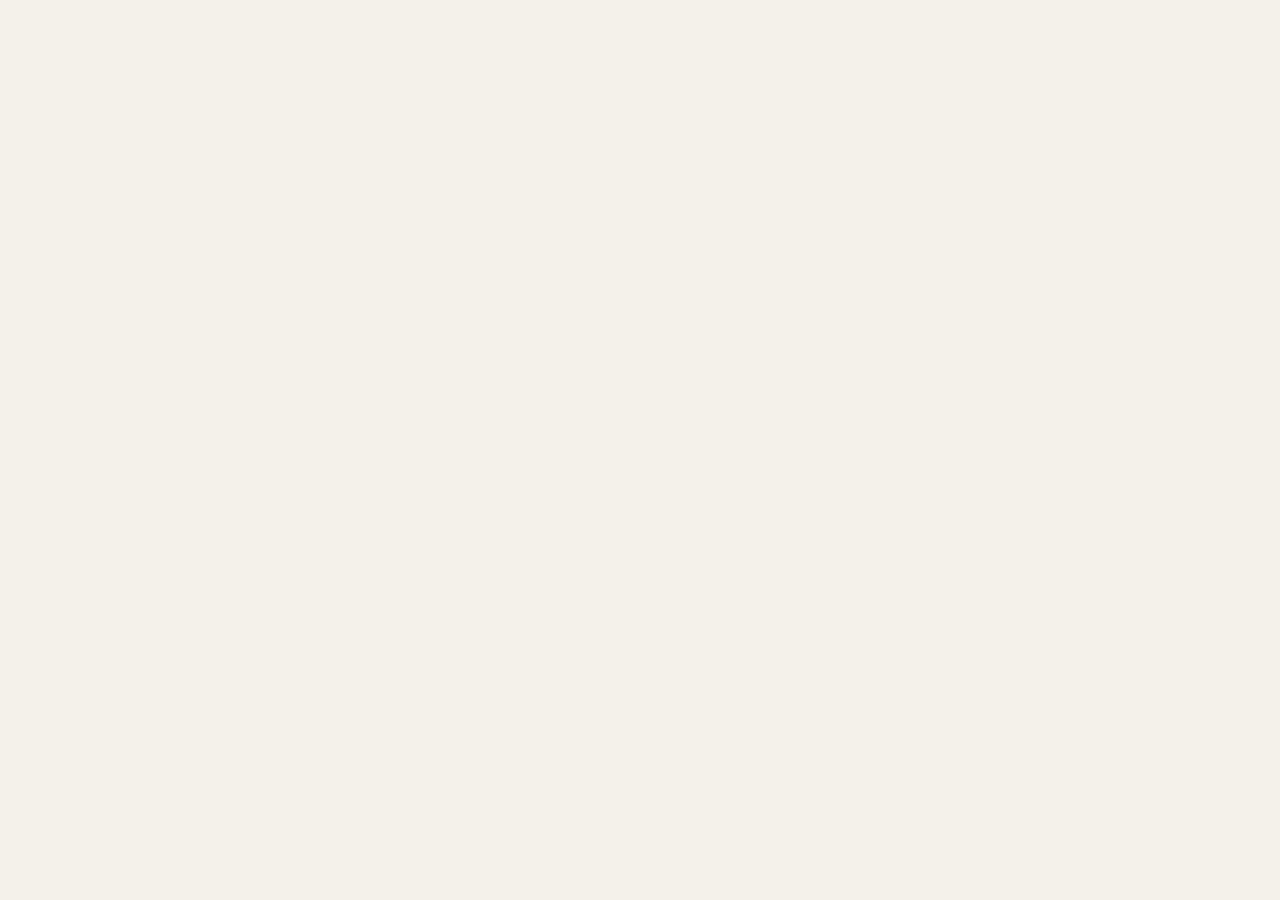
==== index.html @ f8d9a892 "Set up project, desing tokens, fonts, icons and project data" ====
<!doctype html>
<html lang="de">
  <head>
    <meta charset="UTF-8" />
    <meta name="viewport" content="width=device-width, initial-scale=1.0" />
    <title>Studio Kalk</title>
    <link rel="stylesheet" href="./css/fonts.css" />
    <link rel="stylesheet" href="./css/standart.css" />
    <link rel="stylesheet" href="style.css" />
  </head>
  <body>
    <script src="./script/data.js"></script>
    <script src="./script/template.js"></script>
    <script src="script.js"></script>
  </body>
</html>
---- css/fonts.css ----
/* bricolage-grotesque-200 - latin */
@font-face {
  font-display: swap; /* Check https://developer.mozilla.org/en-US/docs/Web/CSS/@font-face/font-display for other options. */
  font-family: "Bricolage Grotesque";
  font-style: normal;
  font-weight: 200;
  src: url("../assets/fonts/bricolage-grotesque-v9-latin-200.woff2")
    format("woff2"); /* Chrome 36+, Opera 23+, Firefox 39+, Safari 12+, iOS 10+ */
}
/* bricolage-grotesque-300 - latin */
@font-face {
  font-display: swap; /* Check https://developer.mozilla.org/en-US/docs/Web/CSS/@font-face/font-display for other options. */
  font-family: "Bricolage Grotesque";
  font-style: normal;
  font-weight: 300;
  src: url("../assets/fonts/bricolage-grotesque-v9-latin-300.woff2")
    format("woff2"); /* Chrome 36+, Opera 23+, Firefox 39+, Safari 12+, iOS 10+ */
}
/* bricolage-grotesque-regular - latin */
@font-face {
  font-display: swap; /* Check https://developer.mozilla.org/en-US/docs/Web/CSS/@font-face/font-display for other options. */
  font-family: "Bricolage Grotesque";
  font-style: normal;
  font-weight: 400;
  src: url("../assets/fonts/bricolage-grotesque-v9-latin-regular.woff2")
    format("woff2"); /* Chrome 36+, Opera 23+, Firefox 39+, Safari 12+, iOS 10+ */
}
/* bricolage-grotesque-500 - latin */
@font-face {
  font-display: swap; /* Check https://developer.mozilla.org/en-US/docs/Web/CSS/@font-face/font-display for other options. */
  font-family: "Bricolage Grotesque";
  font-style: normal;
  font-weight: 500;
  src: url("../assets/fonts/bricolage-grotesque-v9-latin-500.woff2")
    format("woff2"); /* Chrome 36+, Opera 23+, Firefox 39+, Safari 12+, iOS 10+ */
}
/* bricolage-grotesque-600 - latin */
@font-face {
  font-display: swap; /* Check https://developer.mozilla.org/en-US/docs/Web/CSS/@font-face/font-display for other options. */
  font-family: "Bricolage Grotesque";
  font-style: normal;
  font-weight: 600;
  src: url("../assets/fonts/bricolage-grotesque-v9-latin-600.woff2")
    format("woff2"); /* Chrome 36+, Opera 23+, Firefox 39+, Safari 12+, iOS 10+ */
}
/* bricolage-grotesque-700 - latin */
@font-face {
  font-display: swap; /* Check https://developer.mozilla.org/en-US/docs/Web/CSS/@font-face/font-display for other options. */
  font-family: "Bricolage Grotesque";
  font-style: normal;
  font-weight: 700;
  src: url("../assets/fonts/bricolage-grotesque-v9-latin-700.woff2")
    format("woff2"); /* Chrome 36+, Opera 23+, Firefox 39+, Safari 12+, iOS 10+ */
}
/* bricolage-grotesque-800 - latin */
@font-face {
  font-display: swap; /* Check https://developer.mozilla.org/en-US/docs/Web/CSS/@font-face/font-display for other options. */
  font-family: "Bricolage Grotesque";
  font-style: normal;
  font-weight: 800;
  src: url("../assets/fonts/bricolage-grotesque-v9-latin-800.woff2")
    format("woff2"); /* Chrome 36+, Opera 23+, Firefox 39+, Safari 12+, iOS 10+ */
}
/* hanken-grotesk-100 - latin */
@font-face {
  font-display: swap; /* Check https://developer.mozilla.org/en-US/docs/Web/CSS/@font-face/font-display for other options. */
  font-family: "Hanken Grotesk";
  font-style: normal;
  font-weight: 100;
  src: url("../assets/fonts/hanken-grotesk-v12-latin-100.woff2") format("woff2"); /* Chrome 36+, Opera 23+, Firefox 39+, Safari 12+, iOS 10+ */
}
/* hanken-grotesk-200 - latin */
@font-face {
  font-display: swap; /* Check https://developer.mozilla.org/en-US/docs/Web/CSS/@font-face/font-display for other options. */
  font-family: "Hanken Grotesk";
  font-style: normal;
  font-weight: 200;
  src: url("../assets/fonts/hanken-grotesk-v12-latin-200.woff2") format("woff2"); /* Chrome 36+, Opera 23+, Firefox 39+, Safari 12+, iOS 10+ */
}
/* hanken-grotesk-300 - latin */
@font-face {
  font-display: swap; /* Check https://developer.mozilla.org/en-US/docs/Web/CSS/@font-face/font-display for other options. */
  font-family: "Hanken Grotesk";
  font-style: normal;
  font-weight: 300;
  src: url("../assets/fonts/hanken-grotesk-v12-latin-300.woff2") format("woff2"); /* Chrome 36+, Opera 23+, Firefox 39+, Safari 12+, iOS 10+ */
}
/* hanken-grotesk-regular - latin */
@font-face {
  font-display: swap; /* Check https://developer.mozilla.org/en-US/docs/Web/CSS/@font-face/font-display for other options. */
  font-family: "Hanken Grotesk";
  font-style: normal;
  font-weight: 400;
  src: url("../assets/fonts/hanken-grotesk-v12-latin-regular.woff2")
    format("woff2"); /* Chrome 36+, Opera 23+, Firefox 39+, Safari 12+, iOS 10+ */
}
/* hanken-grotesk-500 - latin */
@font-face {
  font-display: swap; /* Check https://developer.mozilla.org/en-US/docs/Web/CSS/@font-face/font-display for other options. */
  font-family: "Hanken Grotesk";
  font-style: normal;
  font-weight: 500;
  src: url("../assets/fonts/hanken-grotesk-v12-latin-500.woff2") format("woff2"); /* Chrome 36+, Opera 23+, Firefox 39+, Safari 12+, iOS 10+ */
}
/* hanken-grotesk-600 - latin */
@font-face {
  font-display: swap; /* Check https://developer.mozilla.org/en-US/docs/Web/CSS/@font-face/font-display for other options. */
  font-family: "Hanken Grotesk";
  font-style: normal;
  font-weight: 600;
  src: url("../assets/fonts/hanken-grotesk-v12-latin-600.woff2") format("woff2"); /* Chrome 36+, Opera 23+, Firefox 39+, Safari 12+, iOS 10+ */
}
/* hanken-grotesk-700 - latin */
@font-face {
  font-display: swap; /* Check https://developer.mozilla.org/en-US/docs/Web/CSS/@font-face/font-display for other options. */
  font-family: "Hanken Grotesk";
  font-style: normal;
  font-weight: 700;
  src: url("../assets/fonts/hanken-grotesk-v12-latin-700.woff2") format("woff2"); /* Chrome 36+, Opera 23+, Firefox 39+, Safari 12+, iOS 10+ */
}
/* hanken-grotesk-800 - latin */
@font-face {
  font-display: swap; /* Check https://developer.mozilla.org/en-US/docs/Web/CSS/@font-face/font-display for other options. */
  font-family: "Hanken Grotesk";
  font-style: normal;
  font-weight: 800;
  src: url("../assets/fonts/hanken-grotesk-v12-latin-800.woff2") format("woff2"); /* Chrome 36+, Opera 23+, Firefox 39+, Safari 12+, iOS 10+ */
}
/* hanken-grotesk-900 - latin */
@font-face {
  font-display: swap; /* Check https://developer.mozilla.org/en-US/docs/Web/CSS/@font-face/font-display for other options. */
  font-family: "Hanken Grotesk";
  font-style: normal;
  font-weight: 900;
  src: url("../assets/fonts/hanken-grotesk-v12-latin-900.woff2") format("woff2"); /* Chrome 36+, Opera 23+, Firefox 39+, Safari 12+, iOS 10+ */
}
---- css/standart.css ----
/* ============================================
   1. DESIGN TOKENS  (:root-Variablen)
   ============================================ */
:root {
  /* ---- Farben: "Warmer Kalkstein / Galerie" ---- */
  --bg: #f4f1ea; /* Standard-Seitenhintergrund */
  --surface: #e9e3d8; /* jeder zweite Abschnitt, Karten */
  --hairline: #d6cebf; /* 1px-Linien, Rahmen um Bilder */
  --ink: #1c1b17; /* Text + Überschriften (warmes Fast-Schwarz) */
  --muted: #6a645a; /* Meta: Ort, Jahr, Bildunterschriften */
  --inverse: #f4f1ea; /* Text auf dunklem Grund */
  --accent: #6e5a3e; /* nur Links/Hover/kleine Details – sehr sparsam */

  /* ---- Schrift ---- */
  --font-display: "Bricolage Grotesque", "Hanken Grotesk", system-ui, sans-serif;
  --font-body: "Hanken Grotesk", system-ui, -apple-system, sans-serif;

  /* ---- Schriftgrößen (fluid: min .. ideal .. max) ---- */
  --text-xs: 0.8125rem; /* 13px – Meta, Labels */
  --text-sm: 0.9375rem; /* 15px */
  --text-base: clamp(1.0625rem, 1rem + 0.3vw, 1.125rem); /* 17–18px Fließtext */
  --text-lg: clamp(1.25rem, 1.1rem + 0.6vw, 1.5rem);
  --h3: clamp(1.5rem, 1.2rem + 1.2vw, 2.25rem); /* ~28–36px */
  --h2: clamp(2rem, 1.5rem + 2vw, 3rem); /* ~40–56px */
  --h1: clamp(2.5rem, 1.8rem + 3vw, 3.5rem);
  --display: clamp(3rem, 2rem + 6vw, 5.5rem); /* Hero-Titel ~64–88px */

  /* ---- Zeilenhöhen ---- */
  --leading-tight: 1.1; /* große Überschriften */
  --leading-snug: 1.3;
  --leading-normal: 1.6; /* Fließtext */

  /* ---- Buchstabenabstand ---- */
  --tracking-tight: -0.02em; /* Überschriften */
  --tracking-wide: 0.08em; /* Labels in GROSSBUCHSTABEN */

  /* ---- Abstände (Spacing-Skala) ---- */
  --space-3xs: 0.25rem; /*  4px */
  --space-2xs: 0.5rem; /*  8px */
  --space-xs: 0.75rem; /* 12px */
  --space-sm: 1rem; /* 16px */
  --space-md: 1.5rem; /* 24px */
  --space-lg: 2.5rem; /* 40px */
  --space-xl: 4rem; /* 64px */
  --space-2xl: 6rem; /* 96px */
  --space-3xl: 10rem; /* 160px */

  /* Abstand zwischen großen Seiten-Abschnitten (fluid) */
  --section-gap: clamp(4rem, 2rem + 10vw, 10rem);

  /* ---- Layout ---- */
  --container: 1280px; /* max. Inhaltsbreite */
  --gutter: clamp(1.25rem, 5vw, 4rem); /* Seitenrand links/rechts */
  --measure: 66ch; /* max. Textbreite für Lesbarkeit */

  /* ---- Sonstiges ---- */
  --radius: 2px; /* Architektur = kantig, fast keine Rundung */
  --border: 1px solid var(--hairline);
  --transition: 200ms ease;
  --transition-slow: 400ms ease;
}

/* ============================================
   2. RESET
   ============================================ */
*,
*::before,
*::after {
  box-sizing: border-box;
  margin: 0;
  padding: 0;
}

html {
  -webkit-text-size-adjust: 100%;
  scroll-behavior: smooth;
}

body {
  min-height: 100vh;
  background: var(--bg);
  color: var(--ink);
  font-family: var(--font-body);
  font-size: var(--text-base);
  font-weight: 400;
  line-height: var(--leading-normal);
  -webkit-font-smoothing: antialiased;
  text-rendering: optimizeLegibility;
}

/* Überschriften: Display-Font, eng, kompakt */
h1,
h2,
h3,
h4 {
  font-family: var(--font-display);
  font-weight: 500;
  line-height: var(--leading-tight);
  letter-spacing: var(--tracking-tight);
  text-wrap: balance; /* verhindert einzelne Wörter in der letzten Zeile */
}

h1 {
  font-size: var(--h1);
}
h2 {
  font-size: var(--h2);
}
h3 {
  font-size: var(--h3);
}

p {
  max-width: var(--measure);
  text-wrap: pretty;
}

/* Medien nie breiter als ihr Container */
img,
picture,
video,
svg {
  display: block;
  max-width: 100%;
  height: auto;
}

/* Formular-Elemente erben die Schrift */
input,
button,
textarea,
select {
  font: inherit;
  color: inherit;
}

button {
  background: none;
  border: none;
  cursor: pointer;
}

a {
  color: inherit;
  text-decoration: none;
}

ul,
ol {
  list-style: none;
}

/* ============================================
   3. HILFSKLASSEN
   ============================================ */

/* Zentrierter Inhalts-Container mit Seitenrand */
.container {
  width: 100%;
  max-width: var(--container);
  margin-inline: auto;
  padding-inline: var(--gutter);
}

/* Vertikaler Abstand für große Abschnitte */
.section {
  padding-block: var(--section-gap);
}

/* Nur für Screenreader sichtbar (z. B. Skip-Link, Labels) */
.visually-hidden {
  position: absolute;
  width: 1px;
  height: 1px;
  padding: 0;
  margin: -1px;
  overflow: hidden;
  clip: rect(0 0 0 0);
  white-space: nowrap;
  border: 0;
}

/* Kleines Label in Großbuchstaben (Ort · Jahr · Kategorie) */
.eyebrow {
  font-size: var(--text-xs);
  font-weight: 600;
  text-transform: uppercase;
  letter-spacing: var(--tracking-wide);
  color: var(--muted);
}

/* ============================================
   4. FOKUS & BARRIEREFREIHEIT
   ============================================ */
:focus-visible {
  outline: 2px solid var(--ink);
  outline-offset: 3px;
}

@media (prefers-reduced-motion: reduce) {
  html {
    scroll-behavior: auto;
  }
  *,
  *::before,
  *::after {
    animation-duration: 0.01ms !important;
    animation-iteration-count: 1 !important;
    transition-duration: 0.01ms !important;
  }
}
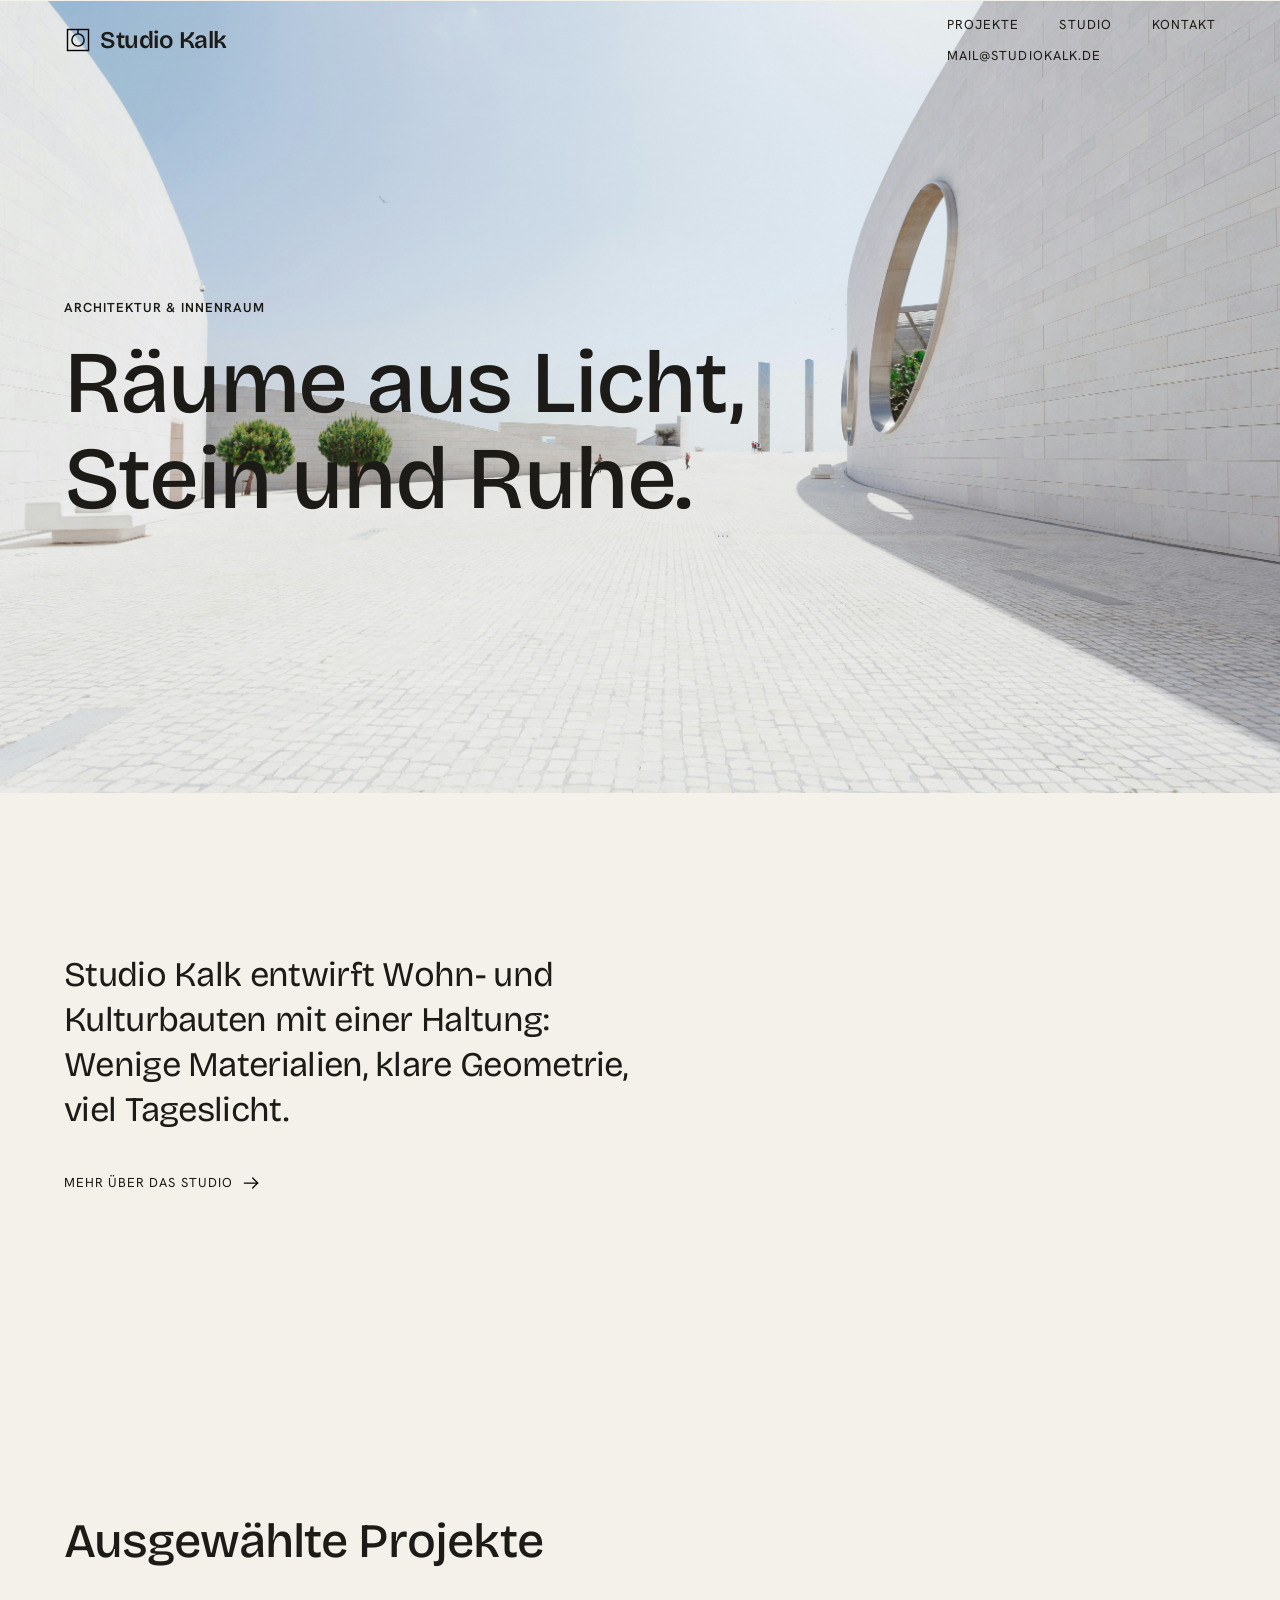
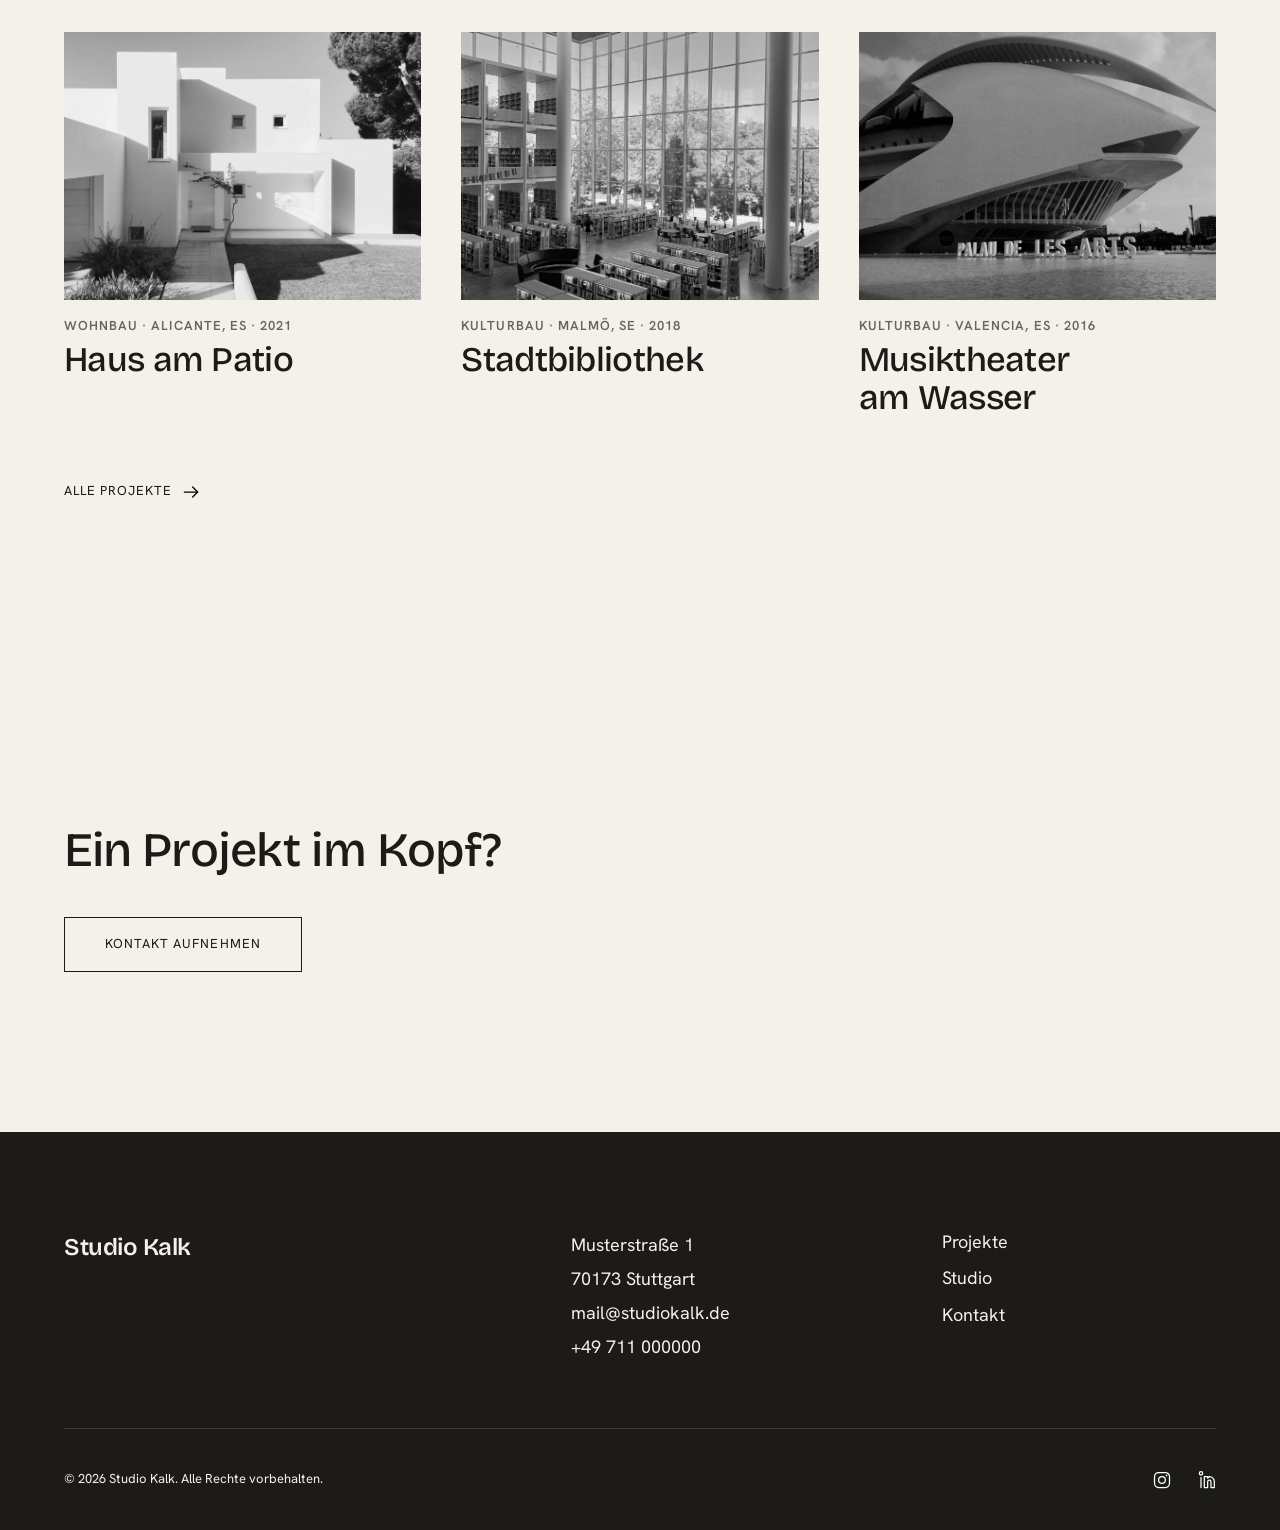
==== commit 7d210fa9: "Add mobile nav footer link to every pages's header" ====
--- a/index.html
+++ b/index.html
@@ -9,6 +9,147 @@
     <link rel="stylesheet" href="style.css" />
   </head>
   <body>
+    <!--Skip link -->
+    <a href="#main" class="visually-hidden">Zum Hauptinhalt springen</a>
+
+    <!-- Header -->
+    <header class="site-header nav-open">
+      <div class="container header-inner">
+        <a href="index.html" class="logo">
+          <img src="assets/icons/logo.svg" alt="" />
+          <span>Studio Kalk</span>
+        </a>
+        <nav class="site-nav" aria-label="Hauptnavigation">
+          <ul>
+            <li><a href="projekte.html">Projekte</a></li>
+            <li><a href="studio.html">Studio</a></li>
+            <li><a href="kontakt.html">Kontakt</a></li>
+          </ul>
+          <div class="mobile-nav-footer">
+            <a href="mailto:mail@studiokalk.de">mail@studiokalk.de</a>
+          </div>
+        </nav>
+
+        <!-- Burger-Button (mobile)-->
+        <button
+          class="nav-toggle"
+          aria-expanded="false"
+          aria-controls="site-nav"
+        >
+          <img src="assets/icons/menu.svg" alt="Menü öffnen" />
+        </button>
+      </div>
+    </header>
+
+    <!-- Main -->
+    <main id="main">
+      <!-- Hero -->
+      <section class="hero">
+        <div class="container">
+          <p class="eyebrow">Architektur &amp; Innenraum</p>
+          <h1>Räume aus Licht, Stein und Ruhe.</h1>
+        </div>
+        <figure class="hero-media">
+          <img
+            src="assets/img/hero-img.jpg"
+            alt="Weiße Steinfassade mit runder Öffnung"
+          />
+        </figure>
+      </section>
+
+      <!-- Studio Statement -->
+      <section class="section section-intro">
+        <div class="container">
+          <p class="lead">
+            Studio Kalk entwirft Wohn- und Kulturbauten mit einer Haltung:
+            Wenige Materialien, klare Geometrie, viel Tageslicht.
+          </p>
+          <a href="studio.html" class="link-arrow">
+            Mehr über das Studio
+            <img
+              src="assets/icons/arrow-right.svg"
+              alt=""
+              width="20"
+              height="20"
+            />
+          </a>
+        </div>
+      </section>
+
+      <!-- Ausgewählte Projekte, Karten kommen später per JS -->
+      <section class="section section-featured">
+        <div class="container">
+          <h2>Ausgewählte Projekte</h2>
+          <ul class="project-grid" id="featured-grid">
+            <!-- JS fügt hier 3 <li> mit Projektkarten ein -->
+          </ul>
+          <a href="projekte.html" class="link-arrow">
+            Alle Projekte
+            <img
+              src="assets/icons/arrow-right.svg"
+              alt=""
+              width="20"
+              height="20"
+            />
+          </a>
+        </div>
+      </section>
+
+      <!-- Abschluss CTA -->
+      <section class="section section-cta">
+        <div class="container">
+          <h2>Ein Projekt im Kopf?</h2>
+          <a href="kontakt.html" class="button">Kontakt aufnehmen</a>
+        </div>
+      </section>
+    </main>
+
+    <!-- Footer -->
+
+    <footer class="site-footer">
+      <div class="container">
+        <div class="footer-top">
+          <p class="footer-brand">Studio Kalk</p>
+          <address>
+            Musterstraße 1<br />
+            70173 Stuttgart<br />
+            <a href="mailto:mail@studiokalk.de">mail@studiokalk.de</a><br />
+            <a href="tel:+49711000000">+49 711 000000</a>
+          </address>
+          <nav aria-label="Footer-Navigation">
+            <ul>
+              <li><a href="projekte.html">Projekte</a></li>
+              <li><a href="studio.html">Studio</a></li>
+              <li><a href="kontakt.html">Kontakt</a></li>
+            </ul>
+          </nav>
+        </div>
+        <div class="footer-bottom">
+          <p>&copy; 2026 Studio Kalk. Alle Rechte vorbehalten.</p>
+          <ul class="socials">
+            <li>
+              <a href="#" aria-label="Instagram"
+                ><img
+                  src="assets/icons/instagram.svg"
+                  alt=""
+                  width="20"
+                  height="20"
+              /></a>
+            </li>
+            <li>
+              <a href="#" aria-label="LinkedIn"
+                ><img
+                  src="assets/icons/linkedin.svg"
+                  alt=""
+                  width="20"
+                  height="20"
+              /></a>
+            </li>
+          </ul>
+        </div>
+      </div>
+    </footer>
+
     <script src="./script/data.js"></script>
     <script src="./script/template.js"></script>
     <script src="script.js"></script>
--- a/css/fonts.css
+++ b/css/fonts.css
@@ -1,136 +1,67 @@
-/* bricolage-grotesque-200 - latin */
+/* ===========================================================
+   Schriften – nur die Schnitte, die das Projekt wirklich nutzt
+   Display = Bricolage Grotesque (Überschriften, Logo)
+   Body    = Hanken Grotesk (Fließtext, Navigation)
+   =========================================================== */
+
+/* ---------- Bricolage Grotesque ---------- */
+
 @font-face {
-  font-display: swap; /* Check https://developer.mozilla.org/en-US/docs/Web/CSS/@font-face/font-display for other options. */
-  font-family: "Bricolage Grotesque";
-  font-style: normal;
-  font-weight: 200;
-  src: url("../assets/fonts/bricolage-grotesque-v9-latin-200.woff2")
-    format("woff2"); /* Chrome 36+, Opera 23+, Firefox 39+, Safari 12+, iOS 10+ */
-}
-/* bricolage-grotesque-300 - latin */
-@font-face {
-  font-display: swap; /* Check https://developer.mozilla.org/en-US/docs/Web/CSS/@font-face/font-display for other options. */
-  font-family: "Bricolage Grotesque";
-  font-style: normal;
-  font-weight: 300;
-  src: url("../assets/fonts/bricolage-grotesque-v9-latin-300.woff2")
-    format("woff2"); /* Chrome 36+, Opera 23+, Firefox 39+, Safari 12+, iOS 10+ */
-}
-/* bricolage-grotesque-regular - latin */
-@font-face {
-  font-display: swap; /* Check https://developer.mozilla.org/en-US/docs/Web/CSS/@font-face/font-display for other options. */
+  font-display: swap;
   font-family: "Bricolage Grotesque";
   font-style: normal;
   font-weight: 400;
-  src: url("../assets/fonts/bricolage-grotesque-v9-latin-regular.woff2")
-    format("woff2"); /* Chrome 36+, Opera 23+, Firefox 39+, Safari 12+, iOS 10+ */
+  src: url("../assets/fonts/bricolage-grotesque-v9-latin-regular.woff2") format("woff2");
 }
-/* bricolage-grotesque-500 - latin */
 @font-face {
-  font-display: swap; /* Check https://developer.mozilla.org/en-US/docs/Web/CSS/@font-face/font-display for other options. */
+  font-display: swap;
   font-family: "Bricolage Grotesque";
   font-style: normal;
   font-weight: 500;
-  src: url("../assets/fonts/bricolage-grotesque-v9-latin-500.woff2")
-    format("woff2"); /* Chrome 36+, Opera 23+, Firefox 39+, Safari 12+, iOS 10+ */
+  src: url("../assets/fonts/bricolage-grotesque-v9-latin-500.woff2") format("woff2");
 }
-/* bricolage-grotesque-600 - latin */
 @font-face {
-  font-display: swap; /* Check https://developer.mozilla.org/en-US/docs/Web/CSS/@font-face/font-display for other options. */
+  font-display: swap;
   font-family: "Bricolage Grotesque";
   font-style: normal;
   font-weight: 600;
-  src: url("../assets/fonts/bricolage-grotesque-v9-latin-600.woff2")
-    format("woff2"); /* Chrome 36+, Opera 23+, Firefox 39+, Safari 12+, iOS 10+ */
+  src: url("../assets/fonts/bricolage-grotesque-v9-latin-600.woff2") format("woff2");
 }
-/* bricolage-grotesque-700 - latin */
 @font-face {
-  font-display: swap; /* Check https://developer.mozilla.org/en-US/docs/Web/CSS/@font-face/font-display for other options. */
+  font-display: swap;
   font-family: "Bricolage Grotesque";
   font-style: normal;
   font-weight: 700;
-  src: url("../assets/fonts/bricolage-grotesque-v9-latin-700.woff2")
-    format("woff2"); /* Chrome 36+, Opera 23+, Firefox 39+, Safari 12+, iOS 10+ */
+  src: url("../assets/fonts/bricolage-grotesque-v9-latin-700.woff2") format("woff2");
 }
-/* bricolage-grotesque-800 - latin */
+
+/* ---------- Hanken Grotesk ---------- */
+
 @font-face {
-  font-display: swap; /* Check https://developer.mozilla.org/en-US/docs/Web/CSS/@font-face/font-display for other options. */
-  font-family: "Bricolage Grotesque";
-  font-style: normal;
-  font-weight: 800;
-  src: url("../assets/fonts/bricolage-grotesque-v9-latin-800.woff2")
-    format("woff2"); /* Chrome 36+, Opera 23+, Firefox 39+, Safari 12+, iOS 10+ */
-}
-/* hanken-grotesk-100 - latin */
-@font-face {
-  font-display: swap; /* Check https://developer.mozilla.org/en-US/docs/Web/CSS/@font-face/font-display for other options. */
-  font-family: "Hanken Grotesk";
-  font-style: normal;
-  font-weight: 100;
-  src: url("../assets/fonts/hanken-grotesk-v12-latin-100.woff2") format("woff2"); /* Chrome 36+, Opera 23+, Firefox 39+, Safari 12+, iOS 10+ */
-}
-/* hanken-grotesk-200 - latin */
-@font-face {
-  font-display: swap; /* Check https://developer.mozilla.org/en-US/docs/Web/CSS/@font-face/font-display for other options. */
-  font-family: "Hanken Grotesk";
-  font-style: normal;
-  font-weight: 200;
-  src: url("../assets/fonts/hanken-grotesk-v12-latin-200.woff2") format("woff2"); /* Chrome 36+, Opera 23+, Firefox 39+, Safari 12+, iOS 10+ */
-}
-/* hanken-grotesk-300 - latin */
-@font-face {
-  font-display: swap; /* Check https://developer.mozilla.org/en-US/docs/Web/CSS/@font-face/font-display for other options. */
-  font-family: "Hanken Grotesk";
-  font-style: normal;
-  font-weight: 300;
-  src: url("../assets/fonts/hanken-grotesk-v12-latin-300.woff2") format("woff2"); /* Chrome 36+, Opera 23+, Firefox 39+, Safari 12+, iOS 10+ */
-}
-/* hanken-grotesk-regular - latin */
-@font-face {
-  font-display: swap; /* Check https://developer.mozilla.org/en-US/docs/Web/CSS/@font-face/font-display for other options. */
+  font-display: swap;
   font-family: "Hanken Grotesk";
   font-style: normal;
   font-weight: 400;
-  src: url("../assets/fonts/hanken-grotesk-v12-latin-regular.woff2")
-    format("woff2"); /* Chrome 36+, Opera 23+, Firefox 39+, Safari 12+, iOS 10+ */
+  src: url("../assets/fonts/hanken-grotesk-v12-latin-regular.woff2") format("woff2");
 }
-/* hanken-grotesk-500 - latin */
 @font-face {
-  font-display: swap; /* Check https://developer.mozilla.org/en-US/docs/Web/CSS/@font-face/font-display for other options. */
+  font-display: swap;
   font-family: "Hanken Grotesk";
   font-style: normal;
   font-weight: 500;
-  src: url("../assets/fonts/hanken-grotesk-v12-latin-500.woff2") format("woff2"); /* Chrome 36+, Opera 23+, Firefox 39+, Safari 12+, iOS 10+ */
+  src: url("../assets/fonts/hanken-grotesk-v12-latin-500.woff2") format("woff2");
 }
-/* hanken-grotesk-600 - latin */
 @font-face {
-  font-display: swap; /* Check https://developer.mozilla.org/en-US/docs/Web/CSS/@font-face/font-display for other options. */
+  font-display: swap;
   font-family: "Hanken Grotesk";
   font-style: normal;
   font-weight: 600;
-  src: url("../assets/fonts/hanken-grotesk-v12-latin-600.woff2") format("woff2"); /* Chrome 36+, Opera 23+, Firefox 39+, Safari 12+, iOS 10+ */
+  src: url("../assets/fonts/hanken-grotesk-v12-latin-600.woff2") format("woff2");
 }
-/* hanken-grotesk-700 - latin */
 @font-face {
-  font-display: swap; /* Check https://developer.mozilla.org/en-US/docs/Web/CSS/@font-face/font-display for other options. */
+  font-display: swap;
   font-family: "Hanken Grotesk";
   font-style: normal;
   font-weight: 700;
-  src: url("../assets/fonts/hanken-grotesk-v12-latin-700.woff2") format("woff2"); /* Chrome 36+, Opera 23+, Firefox 39+, Safari 12+, iOS 10+ */
+  src: url("../assets/fonts/hanken-grotesk-v12-latin-700.woff2") format("woff2");
 }
-/* hanken-grotesk-800 - latin */
-@font-face {
-  font-display: swap; /* Check https://developer.mozilla.org/en-US/docs/Web/CSS/@font-face/font-display for other options. */
-  font-family: "Hanken Grotesk";
-  font-style: normal;
-  font-weight: 800;
-  src: url("../assets/fonts/hanken-grotesk-v12-latin-800.woff2") format("woff2"); /* Chrome 36+, Opera 23+, Firefox 39+, Safari 12+, iOS 10+ */
-}
-/* hanken-grotesk-900 - latin */
-@font-face {
-  font-display: swap; /* Check https://developer.mozilla.org/en-US/docs/Web/CSS/@font-face/font-display for other options. */
-  font-family: "Hanken Grotesk";
-  font-style: normal;
-  font-weight: 900;
-  src: url("../assets/fonts/hanken-grotesk-v12-latin-900.woff2") format("woff2"); /* Chrome 36+, Opera 23+, Firefox 39+, Safari 12+, iOS 10+ */
-}
--- a/style.css
+++ b/style.css
@@ -0,0 +1,390 @@
+/* Header */
+
+.site-header {
+  position: sticky;
+  top: 0;
+  z-index: 1000;
+  background: var(--bg);
+  border-bottom: 1px solid var(--hairline);
+  transition:
+    background var(--transition),
+    border-color var(--transition);
+}
+
+.site-header.is-top {
+  background: transparent;
+  border-color: transparent;
+}
+
+.header-inner {
+  display: flex;
+  align-items: center;
+  justify-content: space-between;
+  min-height: 80px;
+}
+
+.logo {
+  display: flex;
+  align-items: center;
+  gap: var(--space-2xs);
+  font-family: var(--font-display);
+  font-weight: 600;
+  font-size: var(--text-lg);
+  letter-spacing: var(--tracking-tight);
+}
+
+.logo img {
+  height: 28px;
+  width: auto;
+}
+
+.site-nav ul {
+  display: flex;
+  gap: var(--space-lg);
+}
+
+.site-nav a {
+  position: relative;
+  display: inline-block;
+  padding-block: var(--space-3xs);
+  font-size: var(--text-xs);
+  text-transform: uppercase;
+  letter-spacing: var(--tracking-wide);
+}
+
+.site-nav a::after {
+  content: "";
+  position: absolute;
+  left: 0;
+  bottom: 0;
+  width: 100%;
+  height: 1px;
+  background: currentColor;
+  transform: scaleX(0);
+  transform-origin: left;
+  transition: transform var(--transition);
+}
+
+.site-nav a:hover::after,
+.site-nav a[aria-current="page"]::after {
+  transform: scaleX(1);
+}
+
+.nav-toggle {
+  display: none;
+  padding: var(--space-2xs);
+  margin-right: calc(-1 * var(--space-2xs));
+}
+
+/* Hero Section */
+.hero {
+  position: relative;
+  min-height: 88svh;
+  margin-top: -5rem;
+  display: flex;
+  align-items: center;
+  overflow: hidden;
+}
+
+.hero-media {
+  position: absolute;
+  inset: 0;
+  margin: 0;
+}
+
+.hero-media img {
+  width: 100%;
+  height: 100%;
+  object-fit: cover;
+}
+
+.hero .container {
+  position: relative;
+  z-index: 1;
+  padding-top: 8rem;
+  padding-bottom: var(--space-2xl);
+}
+
+.hero .eyebrow {
+  color: var(--ink);
+}
+
+.hero h1 {
+  margin-top: var(--space-sm);
+  font-size: var(--display);
+  max-width: 16ch;
+}
+
+.nav-toggle img {
+  display: block;
+  width: 24px;
+  height: 24px;
+}
+
+/* Studio-Statement */
+.section-intro .lead {
+  max-width: 30ch;
+  font-family: var(--font-display);
+  font-size: var(--h3);
+  font-weight: 400;
+  line-height: var(--leading-snug);
+  letter-spacing: var(--tracking-tight);
+}
+
+.section-intro .link-arrow {
+  margin-top: var(--space-lg);
+}
+
+/* Pfeil-Link */
+.link-arrow {
+  display: inline-flex;
+  align-items: center;
+  gap: var(--space-2xs);
+  font-size: var(--text-xs);
+  text-transform: uppercase;
+  letter-spacing: var(--tracking-wide);
+}
+
+.link-arrow img {
+  transition: transform var(--transition);
+}
+
+.link-arrow:hover img {
+  transform: translateX(4px);
+}
+
+/* Button */
+.button {
+  display: inline-block;
+  padding: var(--space-sm) var(--space-lg);
+  border: 1px solid var(--ink);
+  font-size: var(--text-xs);
+  text-transform: uppercase;
+  letter-spacing: var(--tracking-wide);
+  transition:
+    background var(--transition),
+    color var(--transition);
+}
+
+.button:hover {
+  background: var(--ink);
+  color: var(--inverse);
+}
+
+.section-cta .button {
+  margin-top: var(--space-lg);
+}
+
+/* Footer */
+.site-footer {
+  background: var(--ink);
+  color: var(--inverse);
+  padding-block: var(--space-2xl) var(--space-lg);
+}
+
+.footer-top {
+  display: grid;
+  gap: var(--space-lg);
+  padding-bottom: var(--space-xl);
+  border-bottom: 1px solid color-mix(in srgb, var(--inverse) 15%, transparent);
+}
+
+.footer-brand {
+  font-family: var(--font-display);
+  font-size: var(--text-lg);
+  font-weight: 600;
+  letter-spacing: var(--tracking-tight);
+}
+
+.site-footer address {
+  font-style: normal;
+  line-height: 1.9;
+}
+
+.footer-top nav ul {
+  display: flex;
+  flex-direction: column;
+  gap: var(--space-2xs);
+}
+
+.site-footer a {
+  transition: opacity var(--transition);
+}
+
+.site-footer a:hover {
+  opacity: 0.6;
+}
+
+.footer-bottom {
+  display: flex;
+  flex-wrap: wrap;
+  justify-content: space-between;
+  align-items: center;
+  gap: var(--space-md);
+  padding-top: var(--space-lg);
+  font-size: var(--text-xs);
+}
+
+.socials {
+  display: flex;
+  gap: var(--space-md);
+}
+
+.socials img {
+  display: block;
+  width: 20px;
+  height: 20px;
+  filter: invert(1);
+}
+
+/* Projekt-Grid + Karten */
+.project-grid {
+  display: grid;
+  gap: var(--space-lg);
+  margin-top: var(--space-xl);
+}
+
+.project-card a {
+  display: block;
+}
+
+.project-card figure {
+  margin: 0;
+  overflow: hidden;
+  background: var(--surface);
+}
+
+.project-card img {
+  display: block;
+  width: 100%;
+  aspect-ratio: 4 / 3;
+  filter: grayscale(1);
+  object-fit: cover;
+  transition: transform 200ms ease;
+}
+
+.project-card a:hover img {
+  transform: scale(1.03);
+  filter: grayscale(0);
+  transition: transform 200ms ease;
+}
+
+.project-card .eyebrow {
+  margin-top: var(--space-sm);
+}
+
+.project-card h3 {
+  margin-top: var(--space-3xs);
+  font-size: var(--h3);
+}
+
+.section-featured .link-arrow {
+  margin-top: var(--space-xl);
+}
+
+/* Project-Detailseite */
+.project-back {
+  margin-bottom: var(--space-xl);
+}
+
+.project-header {
+  max-width: 45ch;
+}
+
+.project-header h1 {
+  margin-top: var(--space-sm);
+  font-size: var(--h1);
+}
+
+.project-header .lead {
+  margin-top: var(--space-md);
+  font-size: var(--text-lg);
+  color: var(--muted);
+}
+
+.project-facts {
+  margin-top: var(--space-2xl);
+  padding-top: var(--space-lg);
+  border-top: 1px solid var(--hairline);
+  display: grid;
+  gap: var(--space-md);
+}
+
+.project-facts dt {
+  font-size: var(--text-xs);
+  text-transform: uppercase;
+  letter-spacing: var(--tracking-wide);
+  color: var(--muted);
+}
+
+.project-facts dd {
+  margin-top: var(--space-3xs);
+  font-family: var(--font-display);
+  font-size: var(--text-lg);
+}
+
+.project-text {
+  margin-top: var(--space-2xl);
+  max-width: var(--measure);
+}
+
+.project-text p + p {
+  margin-top: var(--space-md);
+}
+
+.project-gallery {
+  margin-top: var(--space-2xl);
+  display: grid;
+  gap: var(--space-md);
+}
+
+.project-gallery img {
+  width: 100%;
+  aspect-ratio: 3 / 2;
+  object-fit: cover;
+  filter: grayscale(1);
+  transition: filter 200ms ease;
+  cursor: pointer;
+}
+
+.project-gallery img:hover {
+  filter: grayscale(0);
+}
+
+/* Mobile Navigation */
+
+@media (max-width: 768px) {
+  .site-nav {
+    display: none;
+  }
+  .nav-toggle {
+    display: block;
+  }
+}
+
+@media (min-width: 768px) {
+  .footer-top {
+    grid-template-columns: 1.5fr 1fr 1fr;
+    gap: var(--space-2xl);
+    align-items: start;
+  }
+  .section-featured .project-grid {
+    grid-template-columns: repeat(3, 1fr);
+  }
+  #project-grid {
+    grid-template-columns: repeat(2, 1fr);
+    gap: var(--space-2xl) var(--space-lg);
+  }
+  .project-facts {
+    grid-template-columns: repeat(4, 1fr);
+    gap: var(--space-lg);
+  }
+  .project-gallery {
+    grid-template-columns: repeat(2, 1fr);
+    gap: var(--space-lg);
+  }
+  .project-gallery img:first-child {
+    grid-column: 1 / -1;
+    aspect-ratio: 16 / 9;
+  }
+}
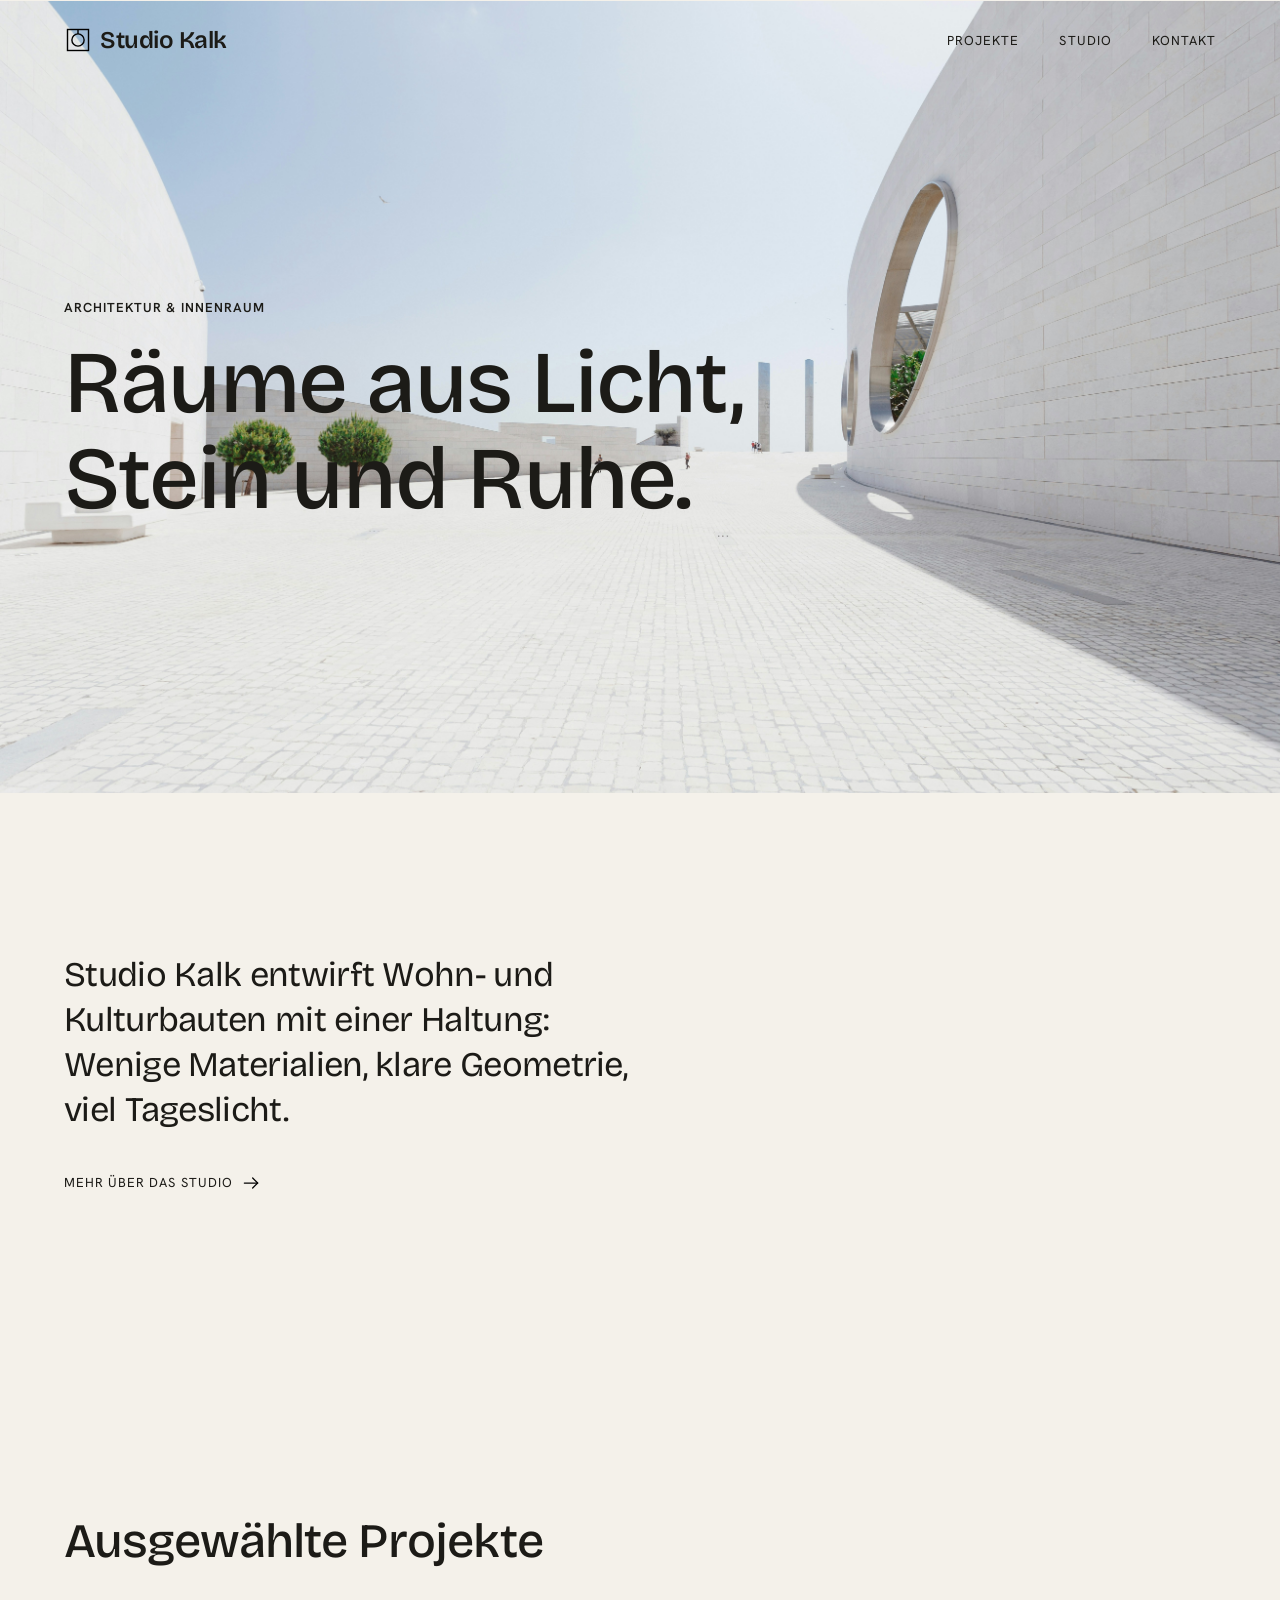
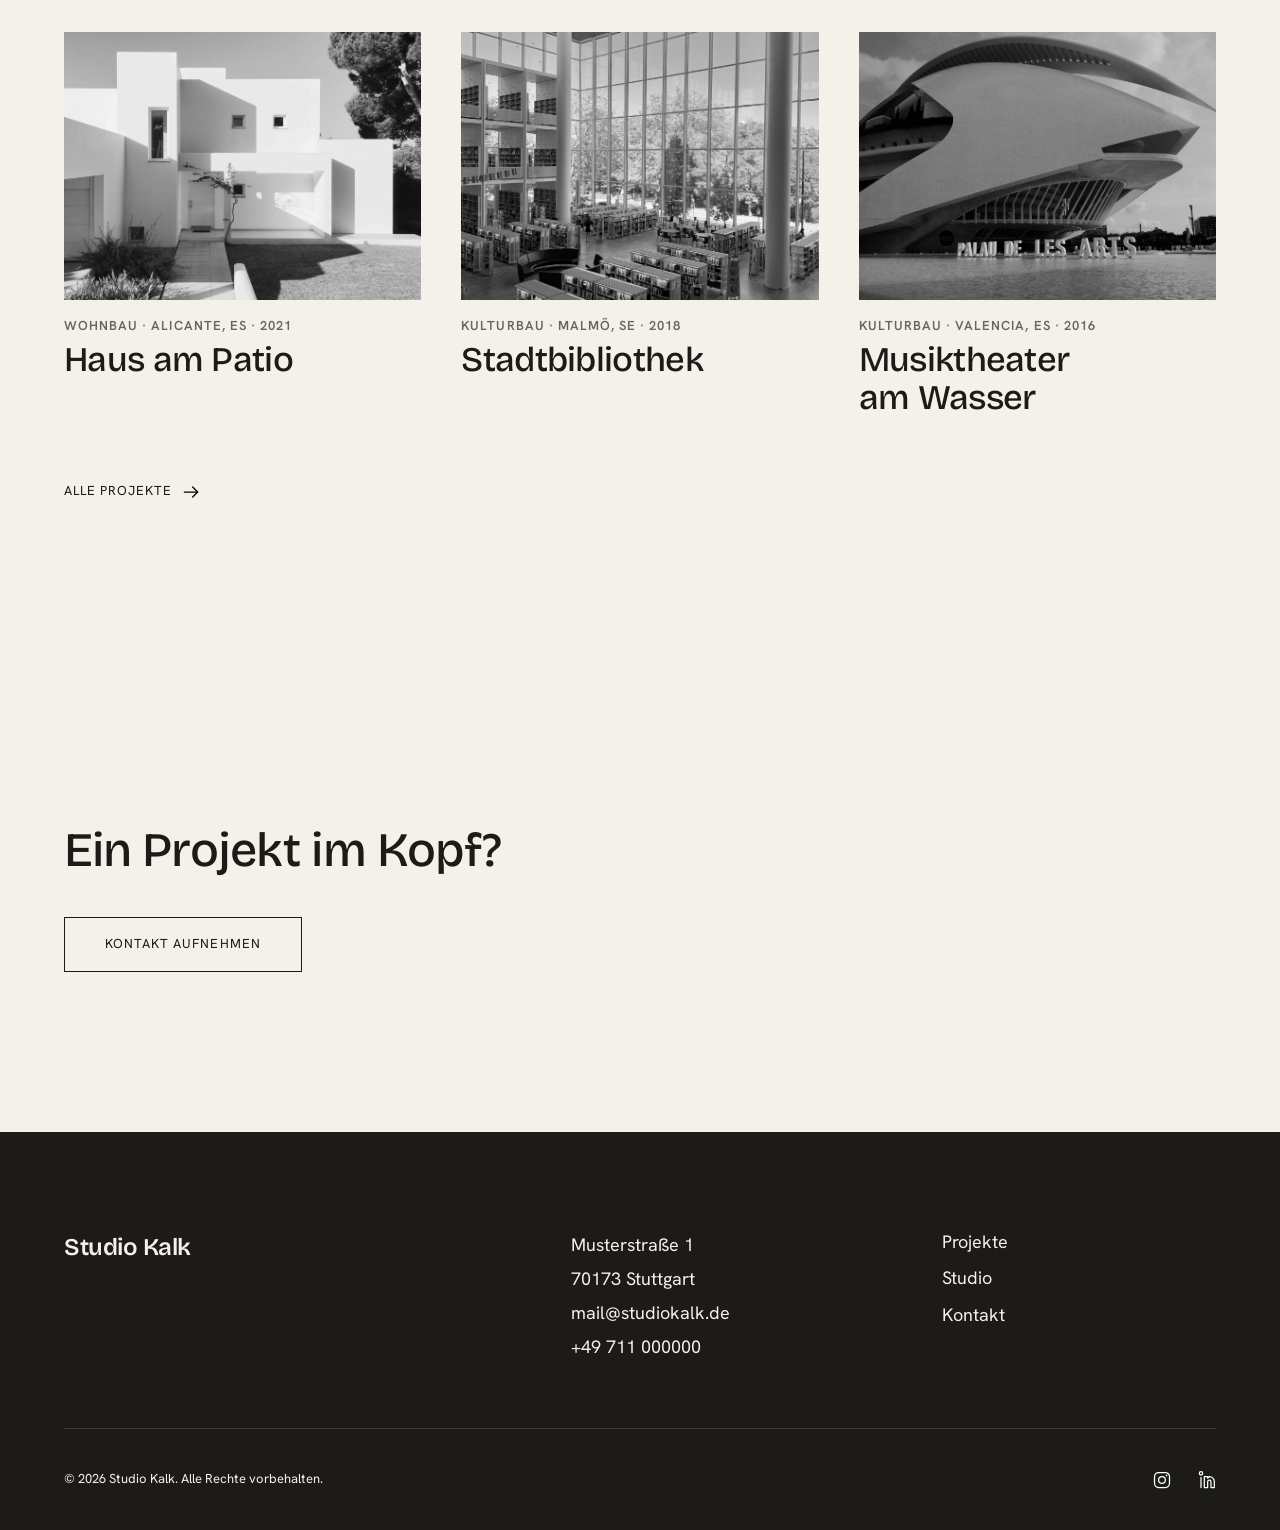
==== commit 4848d4dd: "Remove unused data.js tag from all pages" ====
--- a/index.html
+++ b/index.html
@@ -150,7 +150,6 @@
       </div>
     </footer>
 
-    <script src="./script/data.js"></script>
     <script src="./script/template.js"></script>
     <script src="script.js"></script>
   </body>
--- a/style.css
+++ b/style.css
@@ -351,14 +351,62 @@
   filter: grayscale(0);
 }
 
+.mobile-nav-footer {
+  display: none;
+}
+
 /* Mobile Navigation */
 
 @media (max-width: 768px) {
   .site-nav {
     display: none;
+    position: fixed;
+    flex-direction: column;
+    justify-content: center;
+    inset: 5rem 0 0 0;
+    background: var(--bg);
+    padding: var(--space-2xl) var(--gutter);
+    overflow-y: hidden;
+    z-index: 900;
+    visibility: hidden;
+    opacity: 0;
+    transition:
+      opacity 250ms ease,
+      visibility 250ms;
   }
   .nav-toggle {
     display: block;
+  }
+  .site-header.nav-open .site-nav {
+    display: flex;
+    opacity: 1;
+    visibility: visible;
+  }
+  .site-nav ul {
+    flex-direction: column;
+    gap: var(--space-lg);
+  }
+  .nav-toggle {
+    display: block;
+  }
+  .site-nav a {
+    display: block;
+    padding-block: var(--space-sm);
+    border-bottom: 1px solid var(--hairline);
+    font-family: var(--font-display);
+    font-size: var(--h3);
+    font-weight: 500;
+    text-transform: none;
+    letter-spacing: var(--tracking-tight);
+  }
+  .site-nav a::after {
+    display: none;
+  }
+  .mobile-nav-footer {
+    display: block;
+    margin-top: var(--space-2xl);
+    font-size: var(--text-sm);
+    color: var(--muted);
   }
 }
 
